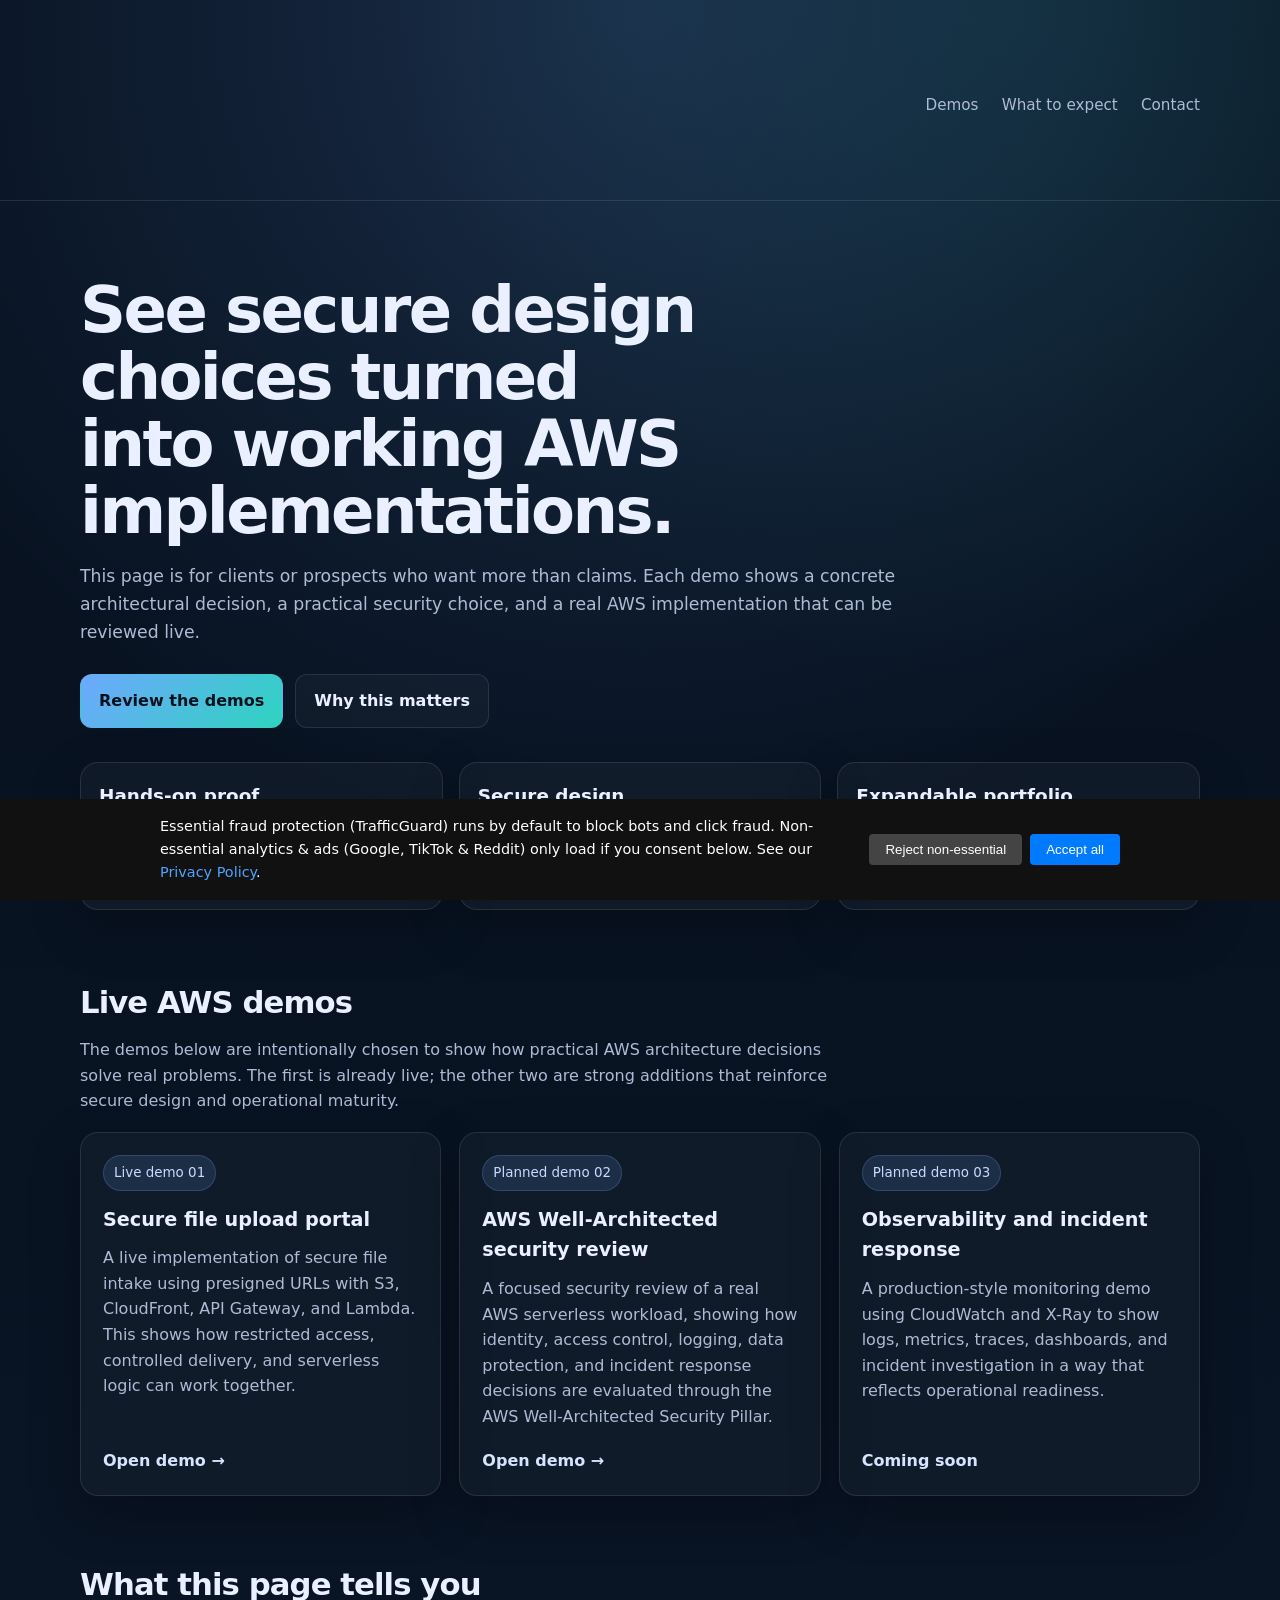
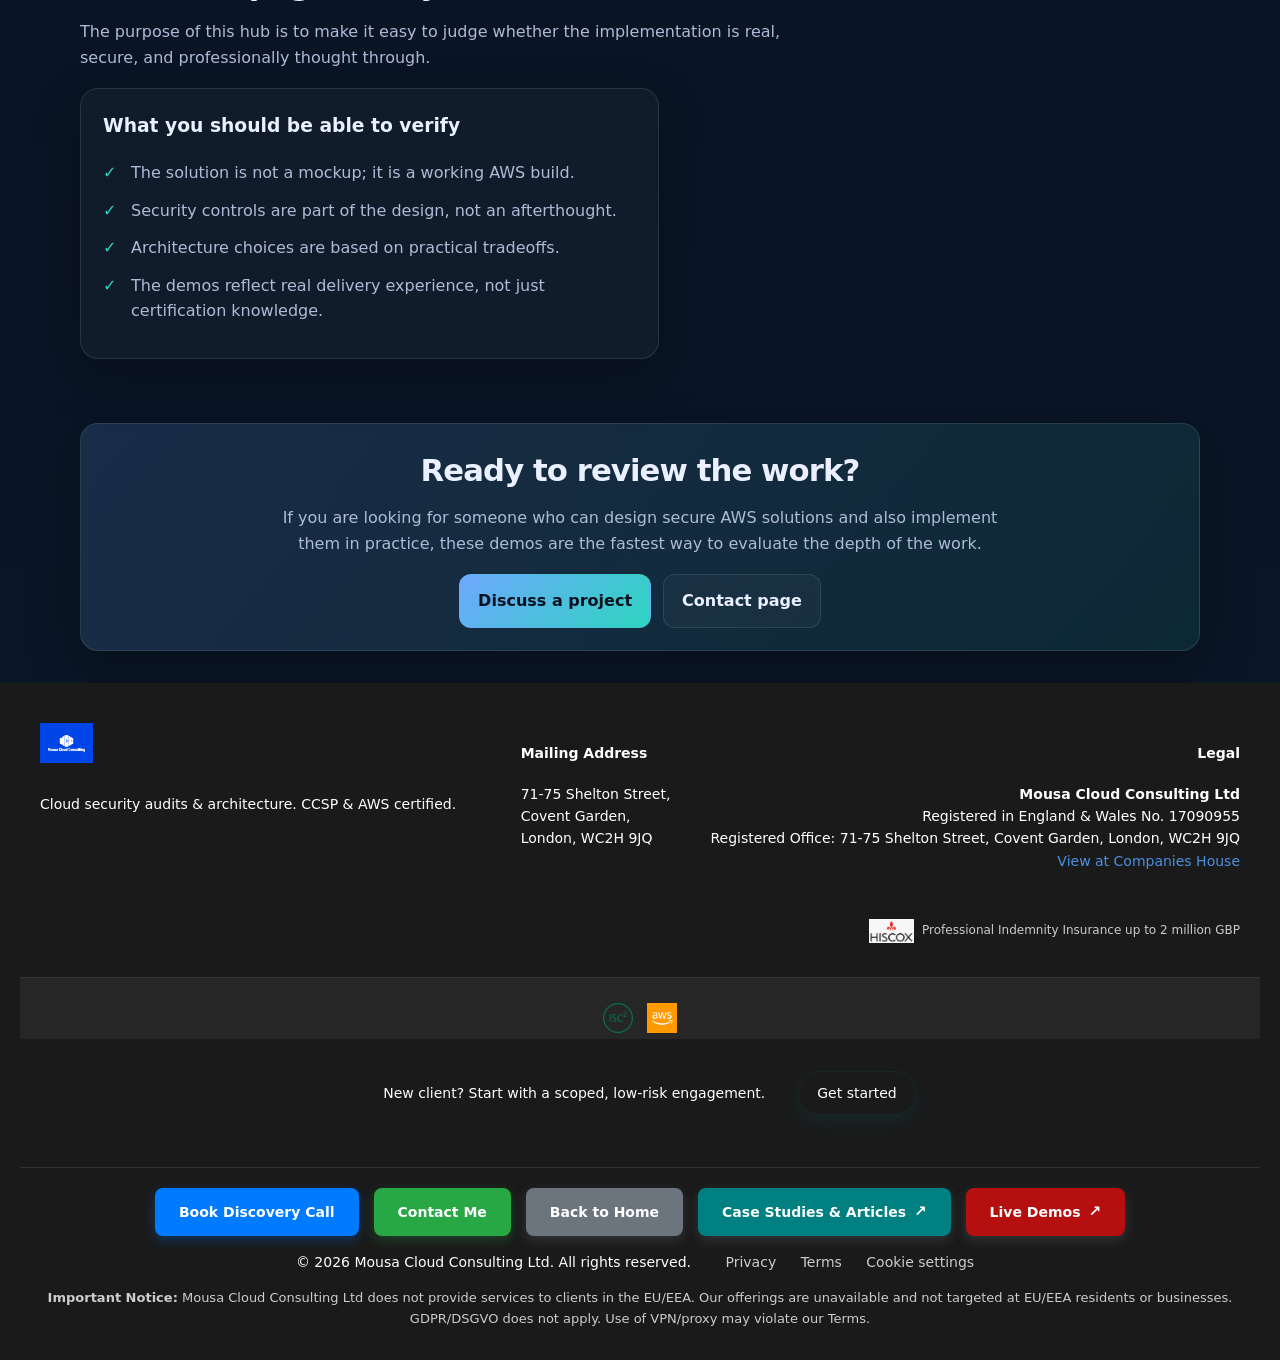
==== index.html @ dce56bb5 "finished 2nd demo" ====
<!doctype html>
<html lang="en">

<head>
  <meta charset="utf-8" />
  <meta name="viewport" content="width=device-width, initial-scale=1" />
  <meta name="description"
    content="A client-facing showcase of live AWS demos focused on secure design, governance, and operational readiness." />
  <link rel="stylesheet" href="https://cdnjs.cloudflare.com/ajax/libs/font-awesome/6.0.0-beta3/css/all.min.css">
  <link rel="icon" type="image/png" sizes="16x16" href="assets/favicon-16x16.png">
  <link rel="icon" type="image/png" sizes="32x32" href="assets/favicon-32x32.png">
  <link rel="apple-touch-icon" sizes="180x180" href="assets/apple-touch-icon.png">
  <link rel="icon" type="image/png" sizes="192x192" href="assets/android-chrome-192x192.png">
  <link rel="icon" type="image/png" sizes="512x512" href="assets/android-chrome-512x512.png">
  <link rel="shortcut icon" href="assets/favicon.ico">
  <title>Live AWS Demos | Secure Design in Practice</title>
  <style>
    :root {
      --bg: #07111f;
      --panel: #0e1a2f;
      --panel-2: #13213a;
      --text: #eaf0ff;
      --muted: #aebbd6;
      --line: rgba(255, 255, 255, 0.10);
      --accent: #6ea8fe;
      --accent-2: #2dd4bf;
      --shadow: 0 18px 50px rgba(0, 0, 0, 0.28);
      --radius: 18px;
      --max: 1120px;
    }

    * {
      box-sizing: border-box;
    }

    html {
      scroll-behavior: smooth;
    }

    body {
      margin: 0;
      font-family: Inter, system-ui, -apple-system, Segoe UI, Roboto, Arial, sans-serif;
      background:
        radial-gradient(circle at top, rgba(110, 168, 254, 0.18), transparent 28%),
        radial-gradient(circle at 80% 0%, rgba(45, 212, 191, 0.10), transparent 22%),
        linear-gradient(180deg, #07111f, #0b1728);
      color: var(--text);
      line-height: 1.6;
    }

    a {
      color: inherit;
      text-decoration: none;
    }

    .wrap {
      width: min(var(--max), calc(100% - 32px));
      margin: 0 auto;
    }

    header {
      padding: 26px 0 16px;
      border-bottom: 1px solid var(--line);
    }

    .topbar {
      display: flex;
      align-items: center;
      justify-content: space-between;
      gap: 16px;
    }

    .brand {
      display: flex;
      align-items: center;
      gap: 12px;
      font-weight: 700;
    }

    .logo {
      width: 42px;
      height: 42px;
      border-radius: 12px;
      background: linear-gradient(135deg, var(--accent), var(--accent-2));
      display: grid;
      place-items: center;
      color: #05111f;
      font-weight: 900;
      box-shadow: var(--shadow);
    }

    nav a {
      color: var(--muted);
      margin-left: 18px;
      font-size: 0.95rem;
    }

    .hero {
      padding: 76px 0 36px;
    }

    .eyebrow {
      display: inline-flex;
      padding: 8px 12px;
      border-radius: 999px;
      border: 1px solid var(--line);
      background: rgba(255, 255, 255, 0.03);
      color: var(--muted);
      font-size: 0.92rem;
      margin-bottom: 18px;
    }

    h1 {
      margin: 0;
      font-size: clamp(2.2rem, 5vw, 4.3rem);
      line-height: 1.05;
      letter-spacing: -0.04em;
      max-width: 14ch;
    }

    .lead {
      max-width: 820px;
      margin: 18px 0 0;
      color: var(--muted);
      font-size: 1.08rem;
    }

    .actions {
      display: flex;
      flex-wrap: wrap;
      gap: 12px;
      margin-top: 28px;
    }

    .btn {
      display: inline-flex;
      align-items: center;
      justify-content: center;
      padding: 13px 18px;
      border-radius: 12px;
      border: 1px solid var(--line);
      font-weight: 600;
      transition: transform .18s ease, background .18s ease;
    }

    .btn:hover {
      transform: translateY(-1px);
    }

    .btn.primary {
      background: linear-gradient(135deg, var(--accent), var(--accent-2));
      color: #06111f;
      border-color: transparent;
    }

    .btn.secondary {
      background: rgba(255, 255, 255, 0.03);
    }

    .stats {
      display: grid;
      grid-template-columns: repeat(3, minmax(0, 1fr));
      gap: 16px;
      margin-top: 34px;
    }

    .stat,
    .card,
    .panel,
    .cta {
      background: rgba(255, 255, 255, 0.03);
      border: 1px solid var(--line);
      border-radius: var(--radius);
      box-shadow: var(--shadow);
    }

    .stat {
      padding: 18px;
    }

    .stat strong {
      display: block;
      font-size: 1.15rem;
      margin-bottom: 4px;
    }

    .stat span {
      color: var(--muted);
      font-size: 0.95rem;
    }

    section {
      padding: 32px 0;
    }

    .section-head {
      margin-bottom: 18px;
    }

    h2 {
      margin: 0;
      font-size: clamp(1.5rem, 2.4vw, 2.2rem);
      letter-spacing: -0.03em;
    }

    .section-note {
      margin: 10px 0 0;
      color: var(--muted);
      max-width: 760px;
    }

    .cards {
      display: grid;
      grid-template-columns: repeat(3, minmax(0, 1fr));
      gap: 18px;
    }

    .card {
      padding: 22px;
      display: flex;
      flex-direction: column;
      min-height: 100%;
    }

    .badge {
      display: inline-flex;
      width: fit-content;
      padding: 6px 10px;
      border-radius: 999px;
      background: rgba(110, 168, 254, 0.14);
      border: 1px solid rgba(110, 168, 254, 0.22);
      color: #c8daff;
      font-size: 0.84rem;
      margin-bottom: 14px;
    }

    .card h3 {
      margin: 0 0 10px;
      font-size: 1.2rem;
    }

    .card p {
      margin: 0;
      color: var(--muted);
    }

    .card ul {
      list-style: none;
      padding: 0;
      margin: 16px 0 0;
    }

    .card li {
      margin-bottom: 8px;
      padding-left: 18px;
      position: relative;
      color: var(--muted);
    }

    .card li::before {
      content: "•";
      position: absolute;
      left: 0;
      color: var(--accent-2);
    }

    .spacer {
      flex: 1;
    }

    .more {
      display: inline-flex;
      margin-top: 18px;
      color: #d6e4ff;
      font-weight: 600;
    }

    .trust {
      display: grid;
      grid-template-columns: 1.05fr 0.95fr;
      gap: 18px;
    }

    .panel,
    .cta {
      padding: 22px;
    }

    .checklist {
      list-style: none;
      padding: 0;
      margin: 0;
    }

    .checklist li {
      margin-bottom: 12px;
      padding-left: 28px;
      position: relative;
      color: var(--muted);
    }

    .checklist li::before {
      content: "✓";
      position: absolute;
      left: 0;
      top: 0;
      color: var(--accent-2);
      font-weight: 700;
    }

    .cta {
      text-align: center;
      background: linear-gradient(135deg, rgba(110, 168, 254, 0.16), rgba(45, 212, 191, 0.10));
    }

    .cta p {
      max-width: 760px;
      margin: 10px auto 0;
      color: var(--muted);
    }

    footer {
      padding: 24px 0 40px;
      color: var(--muted);
      font-size: 0.92rem;
    }

    @media (max-width: 920px) {

      .stats,
      .cards,
      .trust {
        grid-template-columns: 1fr;
      }

      .topbar {
        flex-direction: column;
        align-items: start;
      }

      nav a {
        margin-left: 0;
        margin-right: 14px;
      }

      h1 {
        max-width: 100%;
      }
    }
  </style>
</head>

<body>
  <noscript>
    <div
      style="position: fixed; top: 50%; left: 50%; transform: translate(-50%, -50%); background: rgba(233, 7, 7, 0.7); color: white; padding: 20px; border-radius: 10px;">
      <p><strong>JavaScript is disabled in your browser.</strong></p>
      <p>Please enable JavaScript to view this page correctly.</p>
    </div>
  </noscript>
  <header>
    <div class="wrap topbar">
      <div class="brand">
        <div>
          <a href="https://www.mousa-cloud.com">
            <video autoplay muted>
              <source src="assets/resized-logo.mp4" type='video/mp4'>
              Your browser does not support the video tag.
            </video>
          </a>
        </div>
      </div>
      <nav aria-label="Primary">
        <a href="#demos">Demos</a>
        <a href="#credibility">What to expect</a>
        <a href="#contact">Contact</a>
      </nav>
    </div>
  </header>

  <main>
    <div class="wrap hero">
      <h1>See secure design choices turned into working AWS implementations.</h1>
      <p class="lead">
        This page is for clients or prospects who want more than claims. Each demo shows a concrete architectural
        decision,
        a practical security choice, and a real AWS implementation that can be reviewed live.
      </p>
      <div class="actions">
        <a class="btn primary" href="#demos">Review the demos</a>
        <a class="btn secondary" href="#credibility">Why this matters</a>
      </div>

      <div class="stats">
        <div class="stat">
          <strong>Hands-on proof</strong>
          <span>Each demo is built to show working implementation, not just concepts.</span>
        </div>
        <div class="stat">
          <strong>Secure design</strong>
          <span>The focus is on access control, data protection, governance, and operational visibility.</span>
        </div>
        <div class="stat">
          <strong>Expandable portfolio</strong>
          <span>The page can grow later as more live AWS demos are added.</span>
        </div>
      </div>
    </div>

    <section id="demos">
      <div class="wrap">
        <div class="section-head">
          <h2>Live AWS demos</h2>
          <p class="section-note">
            The demos below are intentionally chosen to show how practical AWS architecture decisions solve real
            problems.
            The first is already live; the other two are strong additions that reinforce secure design and operational
            maturity.
          </p>
        </div>

        <div class="cards">
          <article class="card">
            <span class="badge">Live demo 01</span>
            <h3>Secure file upload portal</h3>
            <p>
              A live implementation of secure file intake using presigned URLs with S3, CloudFront, API Gateway,
              and Lambda. This shows how restricted access, controlled delivery, and serverless logic can work together.
            </p>
            <div class="spacer"></div>
            <a class="more" href="secure-file-upload/" target="_blank">Open demo →</a>
          </article>

          <article class="card">
            <span class="badge">Planned demo 02</span>
            <h3>AWS Well-Architected security review</h3>
            <p>
              A focused security review of a real AWS serverless workload, showing how identity, access control,
              logging,
              data protection, and incident response decisions are evaluated through the AWS Well-Architected Security
              Pillar.
            </p>
            <div class="spacer"></div>
            <a class="more" href="password-recovery/">Open demo →</a>
          </article>

          <article class="card">
            <span class="badge">Planned demo 03</span>
            <h3>Observability and incident response</h3>
            <p>
              A production-style monitoring demo using CloudWatch and X-Ray to show logs, metrics, traces, dashboards,
              and incident investigation in a way that reflects operational readiness.
            </p>
            <div class="spacer"></div>
            <a class="more">Coming soon</a>
          </article>
        </div>
      </div>
    </section>

    <section id="credibility">
      <div class="wrap">
        <div class="section-head">
          <h2>What this page tells you</h2>
          <p class="section-note">
            The purpose of this hub is to make it easy to judge whether the implementation is real, secure, and
            professionally thought through.
          </p>
        </div>

        <div class="trust">
          <div class="panel">
            <h3 style="margin-top:0;">What you should be able to verify</h3>
            <ul class="checklist">
              <li>The solution is not a mockup; it is a working AWS build.</li>
              <li>Security controls are part of the design, not an afterthought.</li>
              <li>Architecture choices are based on practical tradeoffs.</li>
              <li>The demos reflect real delivery experience, not just certification knowledge.</li>
            </ul>
          </div>
        </div>
      </div>
    </section>

    <section id="contact">
      <div class="wrap">
        <div class="cta">
          <h2 style="margin-top:0;">Ready to review the work?</h2>
          <p>
            If you are looking for someone who can design secure AWS solutions and also implement them in practice,
            these demos are the fastest way to evaluate the depth of the work.
          </p>
          <div class="actions" style="justify-content:center; margin-top:18px;">
            <a class="btn primary" href="https://calendly.com/contact-mousa-cloud-consulting/30min"
              target="_blank">Discuss a
              project</a>
            <a class="btn secondary" href="https://tally.so/r/7R2PPZ" target="_blank">Contact page</a>
          </div>
        </div>
      </div>
    </section>
  </main>

  <div id="cookie-banner" style="position:fixed;bottom:0;left:0;right:0;background:#111;color:#fff;
            padding:1rem;z-index:9999;display:none;font-size:0.9rem;">
    <div style="max-width:960px;margin:0 auto;display:flex;flex-wrap:wrap;
              gap:0.75rem;align-items:center;">
      <p style="flex:1;margin:0;">
        Essential fraud protection (TrafficGuard) runs by default to block bots and click fraud.
        Non-essential analytics & ads (Google, TikTok & Reddit) only load if you consent below. See our
        <a href="privacy-policy.html" style="color:#4ea3ff;">Privacy Policy</a>.
      </p>
      <div style="display:flex;gap:0.5rem;flex-wrap:wrap;">
        <button id="cookie-reject" style="background:#444;color:#fff;border:none;padding:0.5rem 1rem;
                     border-radius:4px;cursor:pointer;">
          Reject non‑essential
        </button>
        <button id="cookie-accept" style="background:#007bff;color:#fff;border:none;padding:0.5rem 1rem;
                     border-radius:4px;cursor:pointer;">
          Accept all
        </button>
      </div>
    </div>
  </div>

  <script src="js/common.js"></script>

  <script src="js/cookie-consent.js"></script>

  <script>
    fetch('footer.html')
      .then(response => response.text())
      .then(data => {
        document.getElementById('footer-placeholder').outerHTML = data;
      });
  </script>


  <div id="footer-placeholder"></div>
</body>

</html>
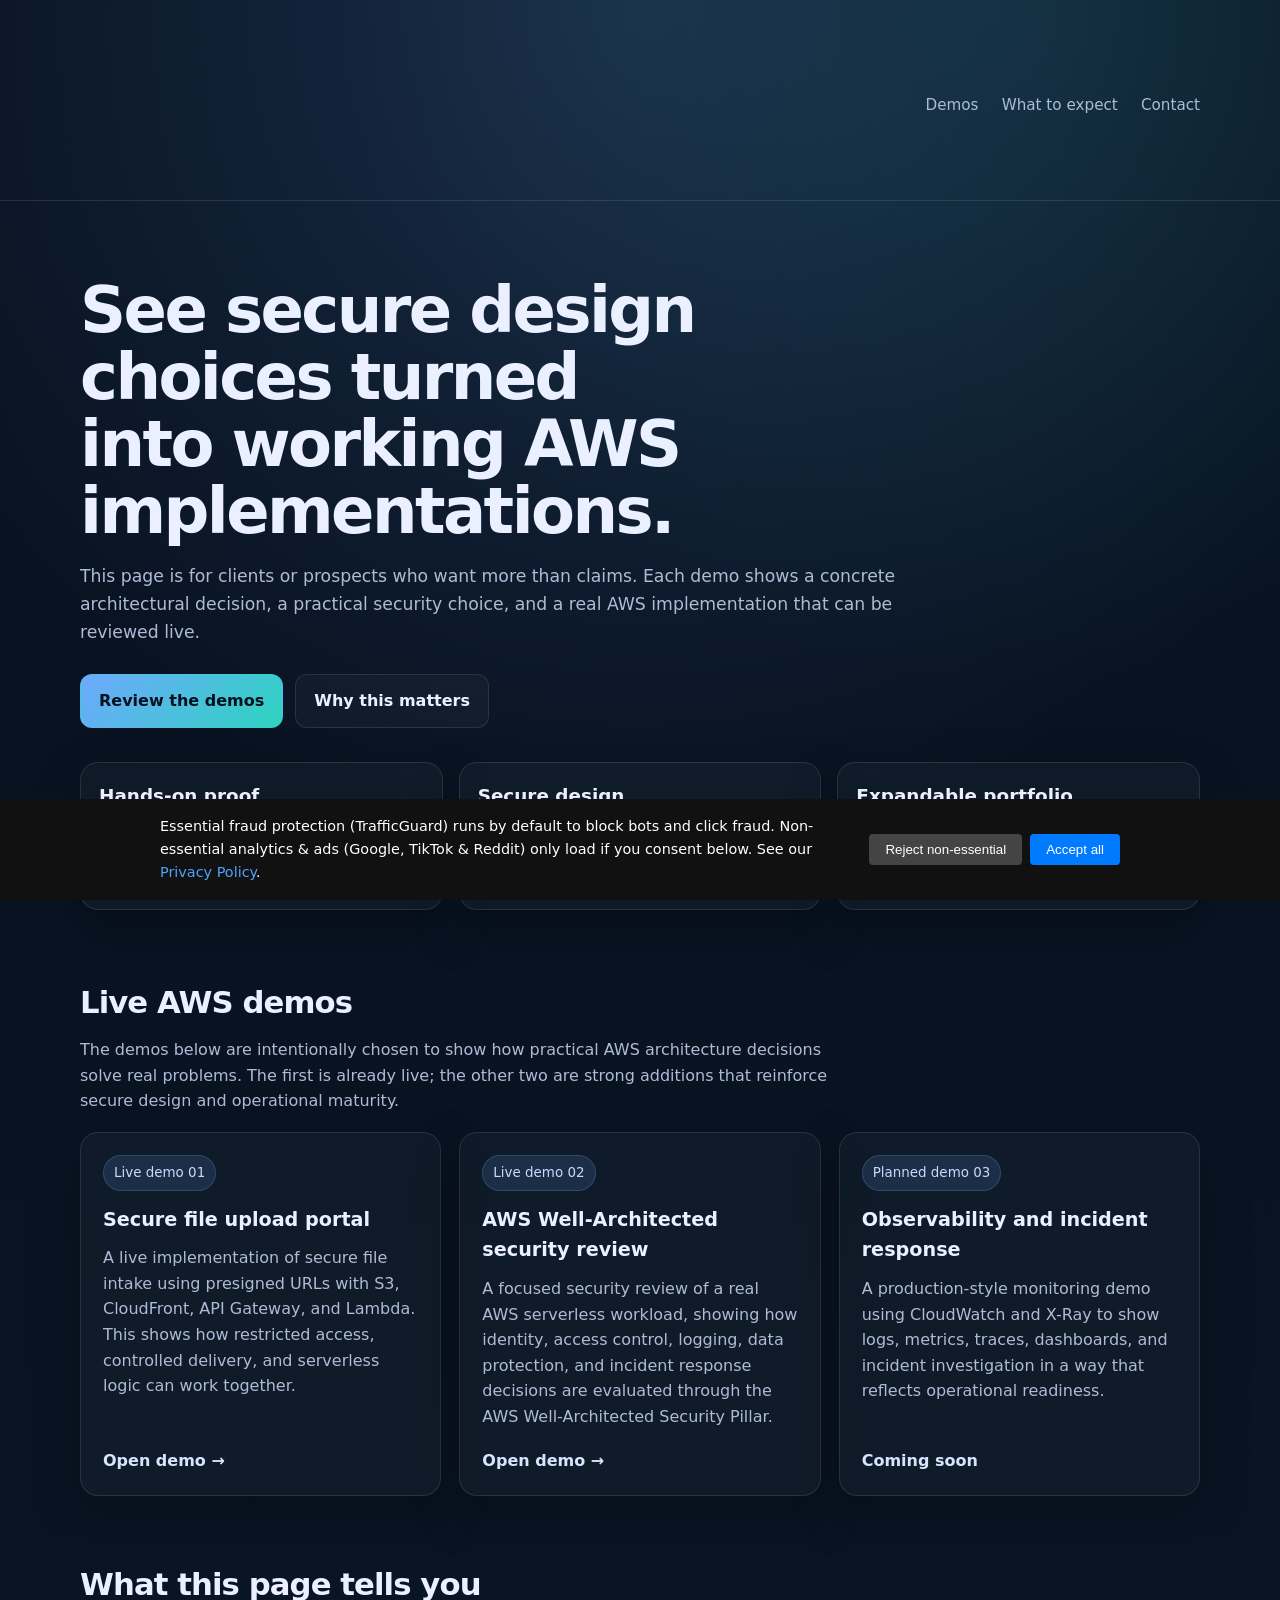
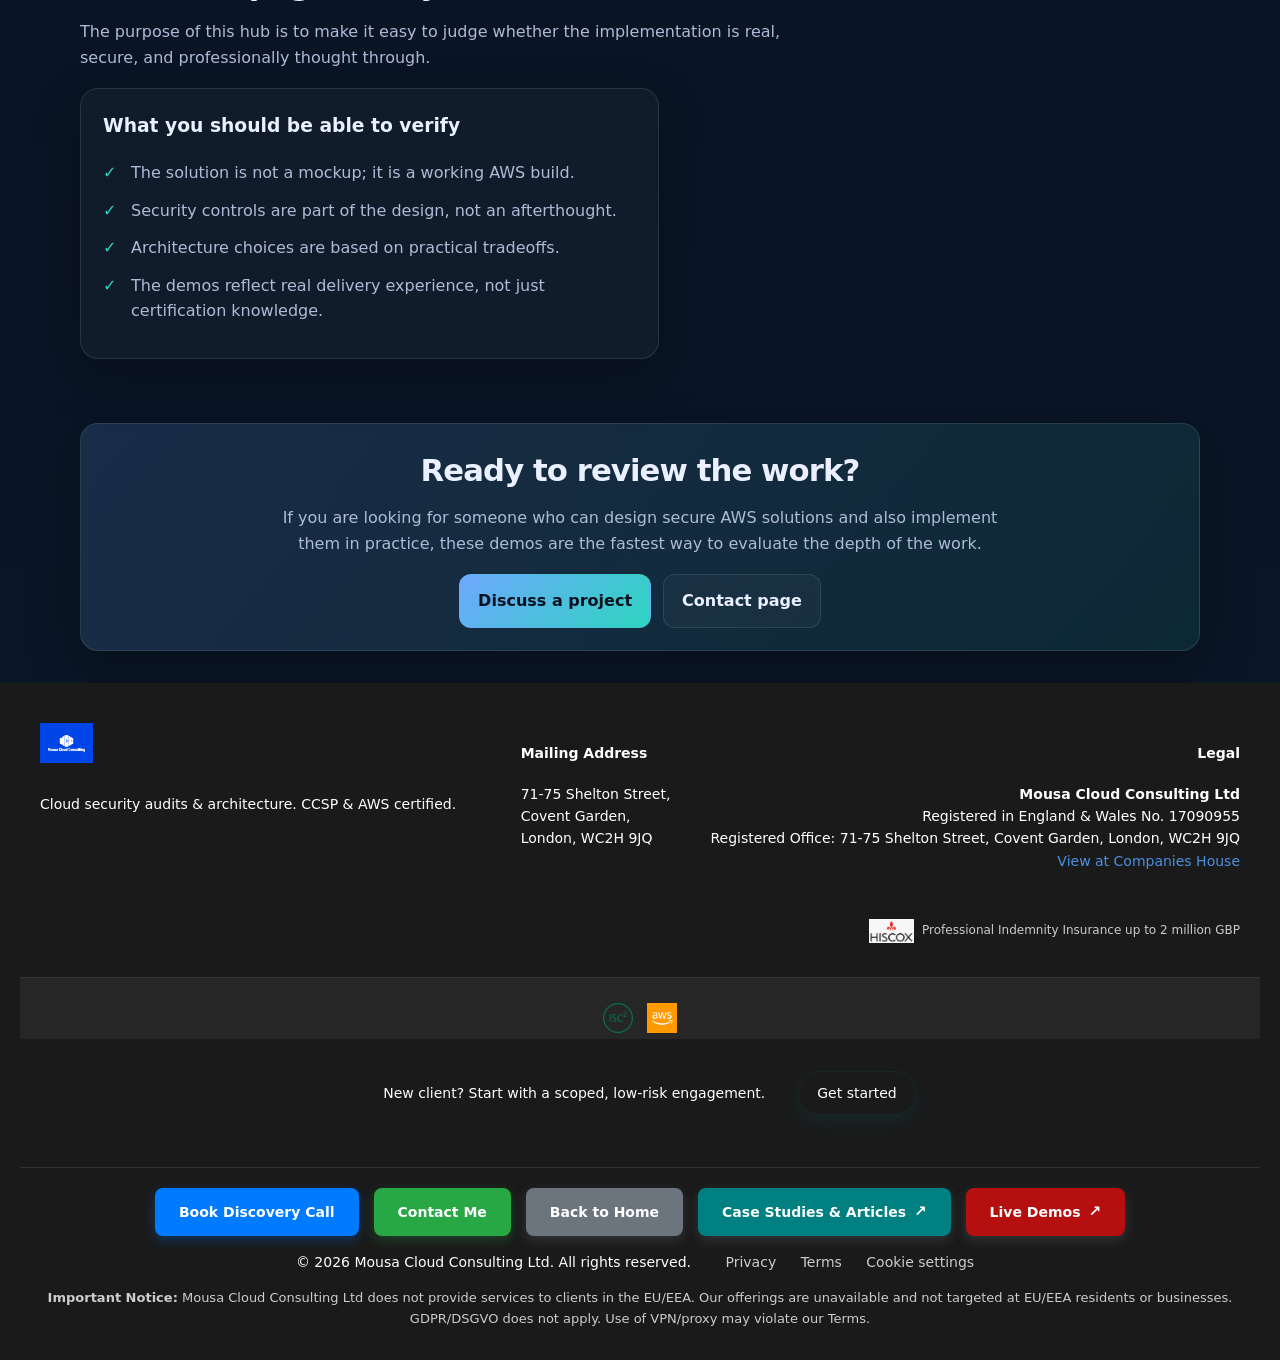
==== commit 4652917d: "forgot to change from planned to live" ====
--- a/index.html
+++ b/index.html
@@ -432,7 +432,7 @@
           </article>
 
           <article class="card">
-            <span class="badge">Planned demo 02</span>
+            <span class="badge">Live demo 02</span>
             <h3>AWS Well-Architected security review</h3>
             <p>
               A focused security review of a real AWS serverless workload, showing how identity, access control,
@@ -441,7 +441,7 @@
               Pillar.
             </p>
             <div class="spacer"></div>
-            <a class="more" href="password-recovery/">Open demo →</a>
+            <a class="more" href="password-recovery/" target="_blank">Open demo →</a>
           </article>
 
           <article class="card">
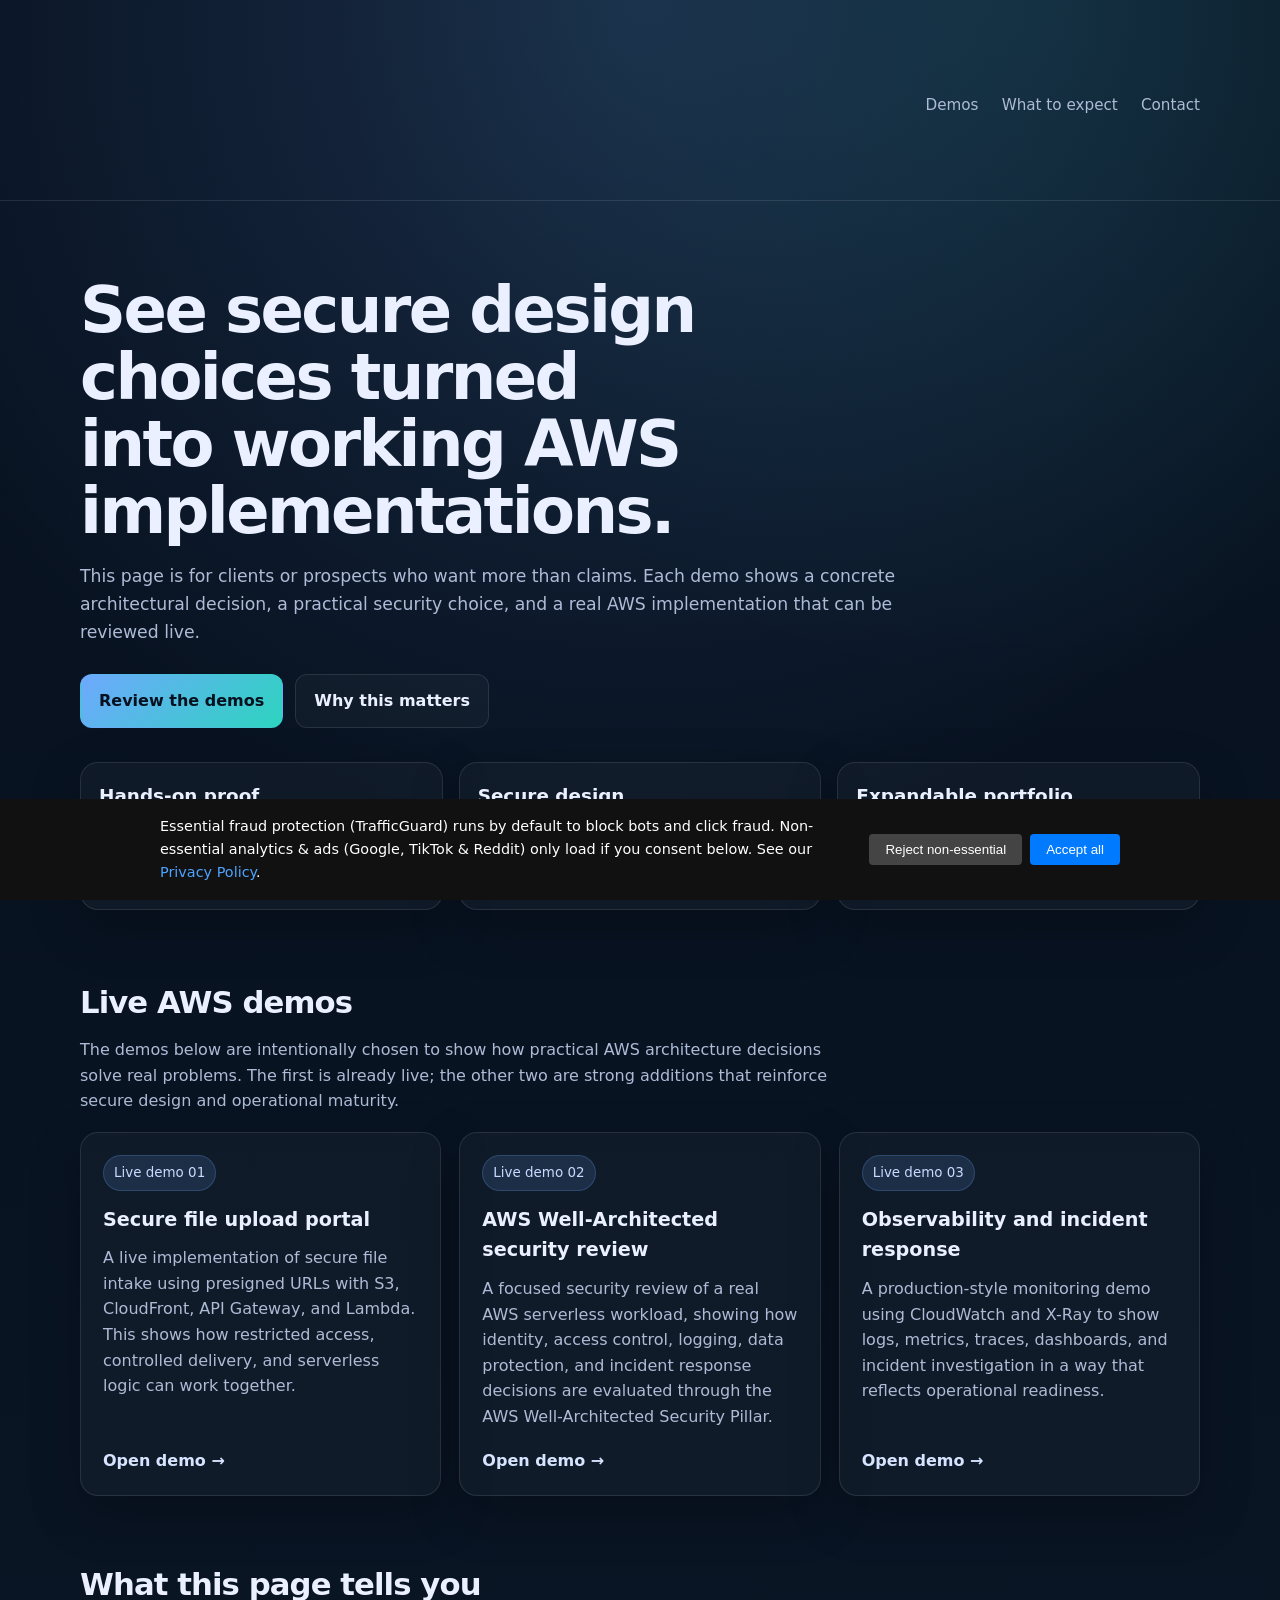
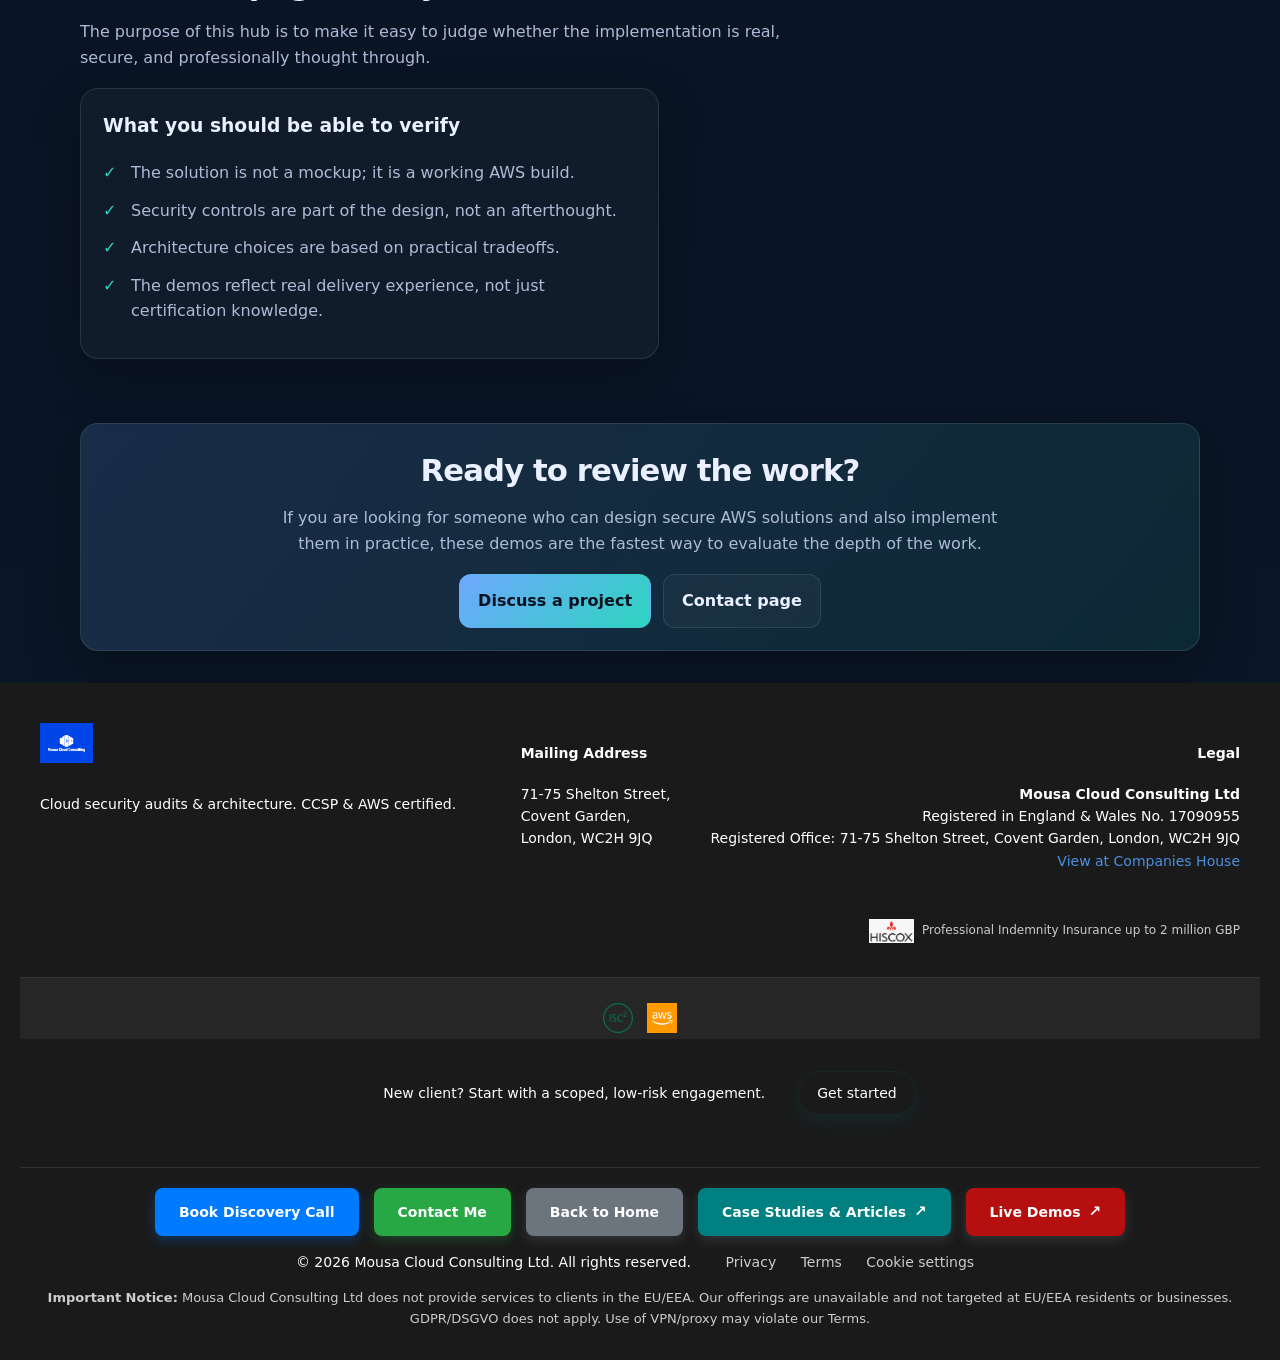
==== commit b689a68d: "added urls to new demo" ====
--- a/index.html
+++ b/index.html
@@ -445,14 +445,14 @@
           </article>
 
           <article class="card">
-            <span class="badge">Planned demo 03</span>
+            <span class="badge">Live demo 03</span>
             <h3>Observability and incident response</h3>
             <p>
               A production-style monitoring demo using CloudWatch and X-Ray to show logs, metrics, traces, dashboards,
               and incident investigation in a way that reflects operational readiness.
             </p>
             <div class="spacer"></div>
-            <a class="more">Coming soon</a>
+            <a class="more" href="debug-demo/" target="_blank">Open demo →</a>
           </article>
         </div>
       </div>
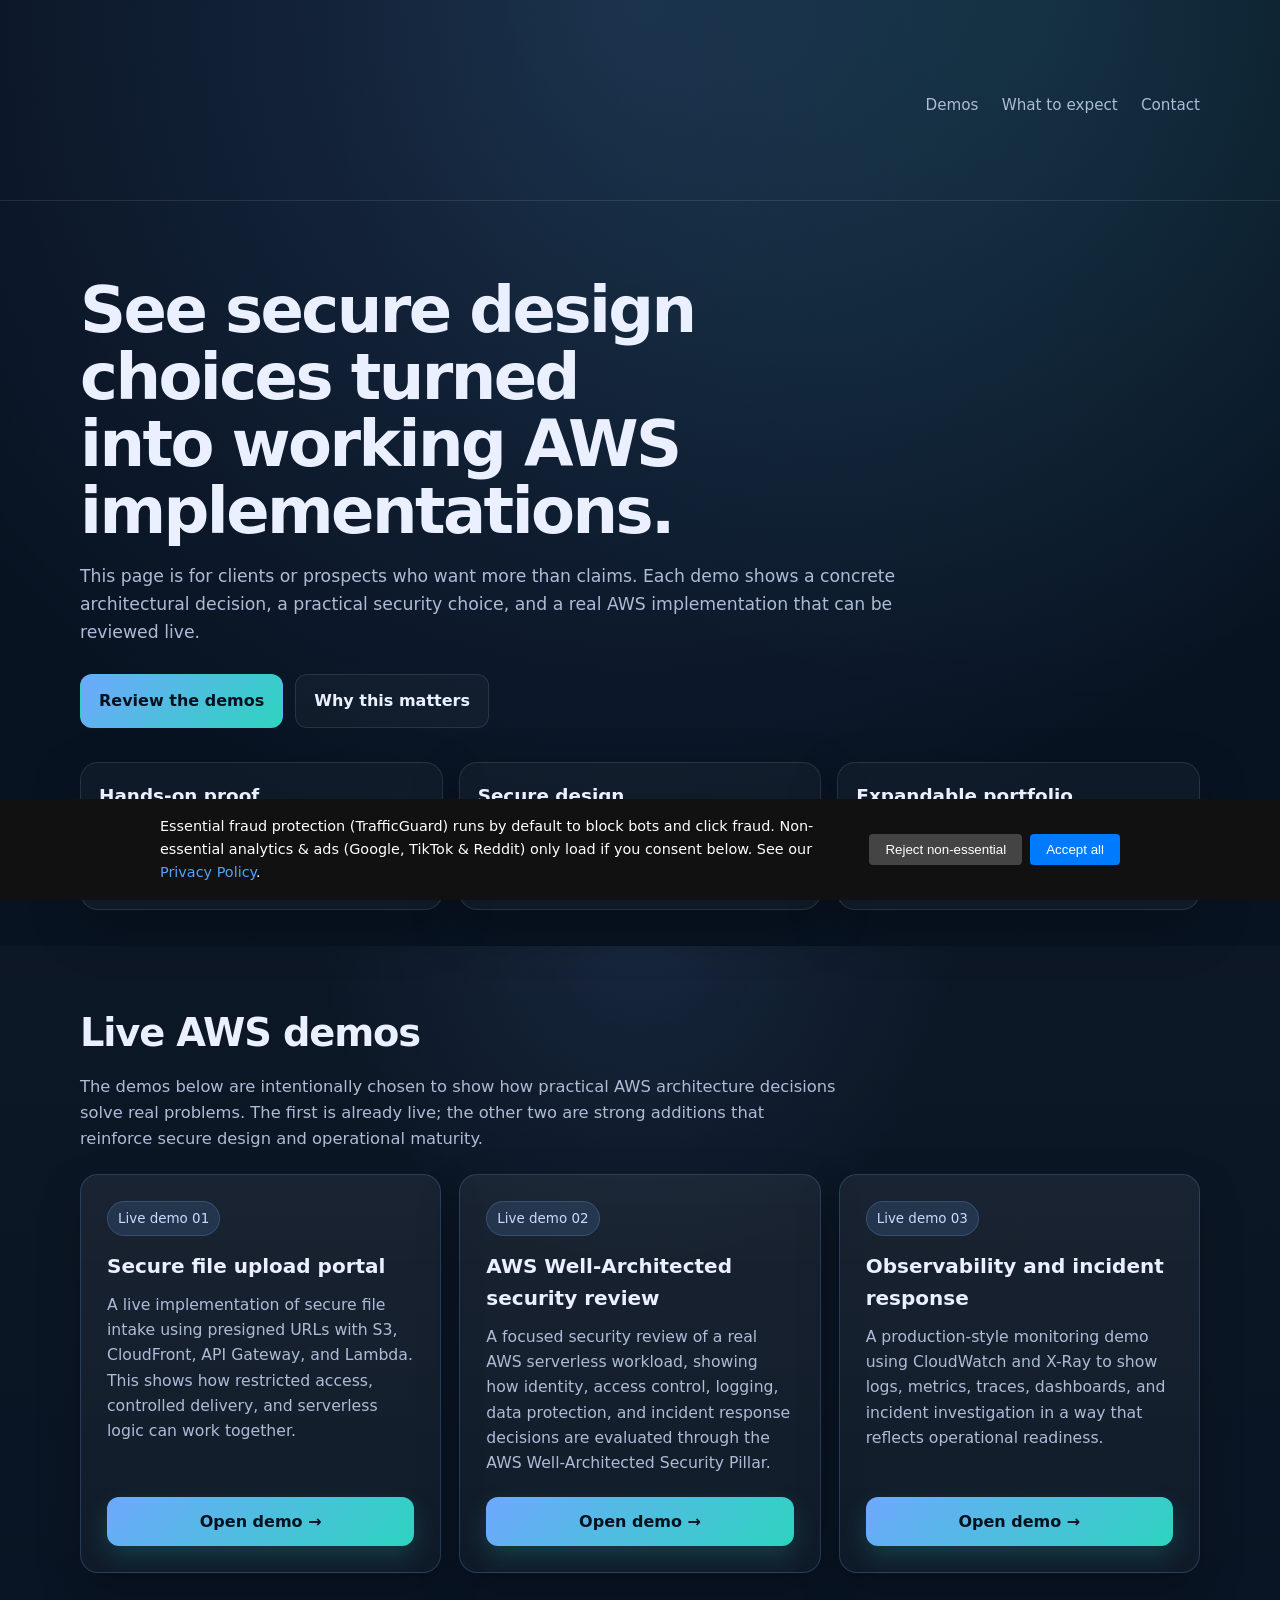
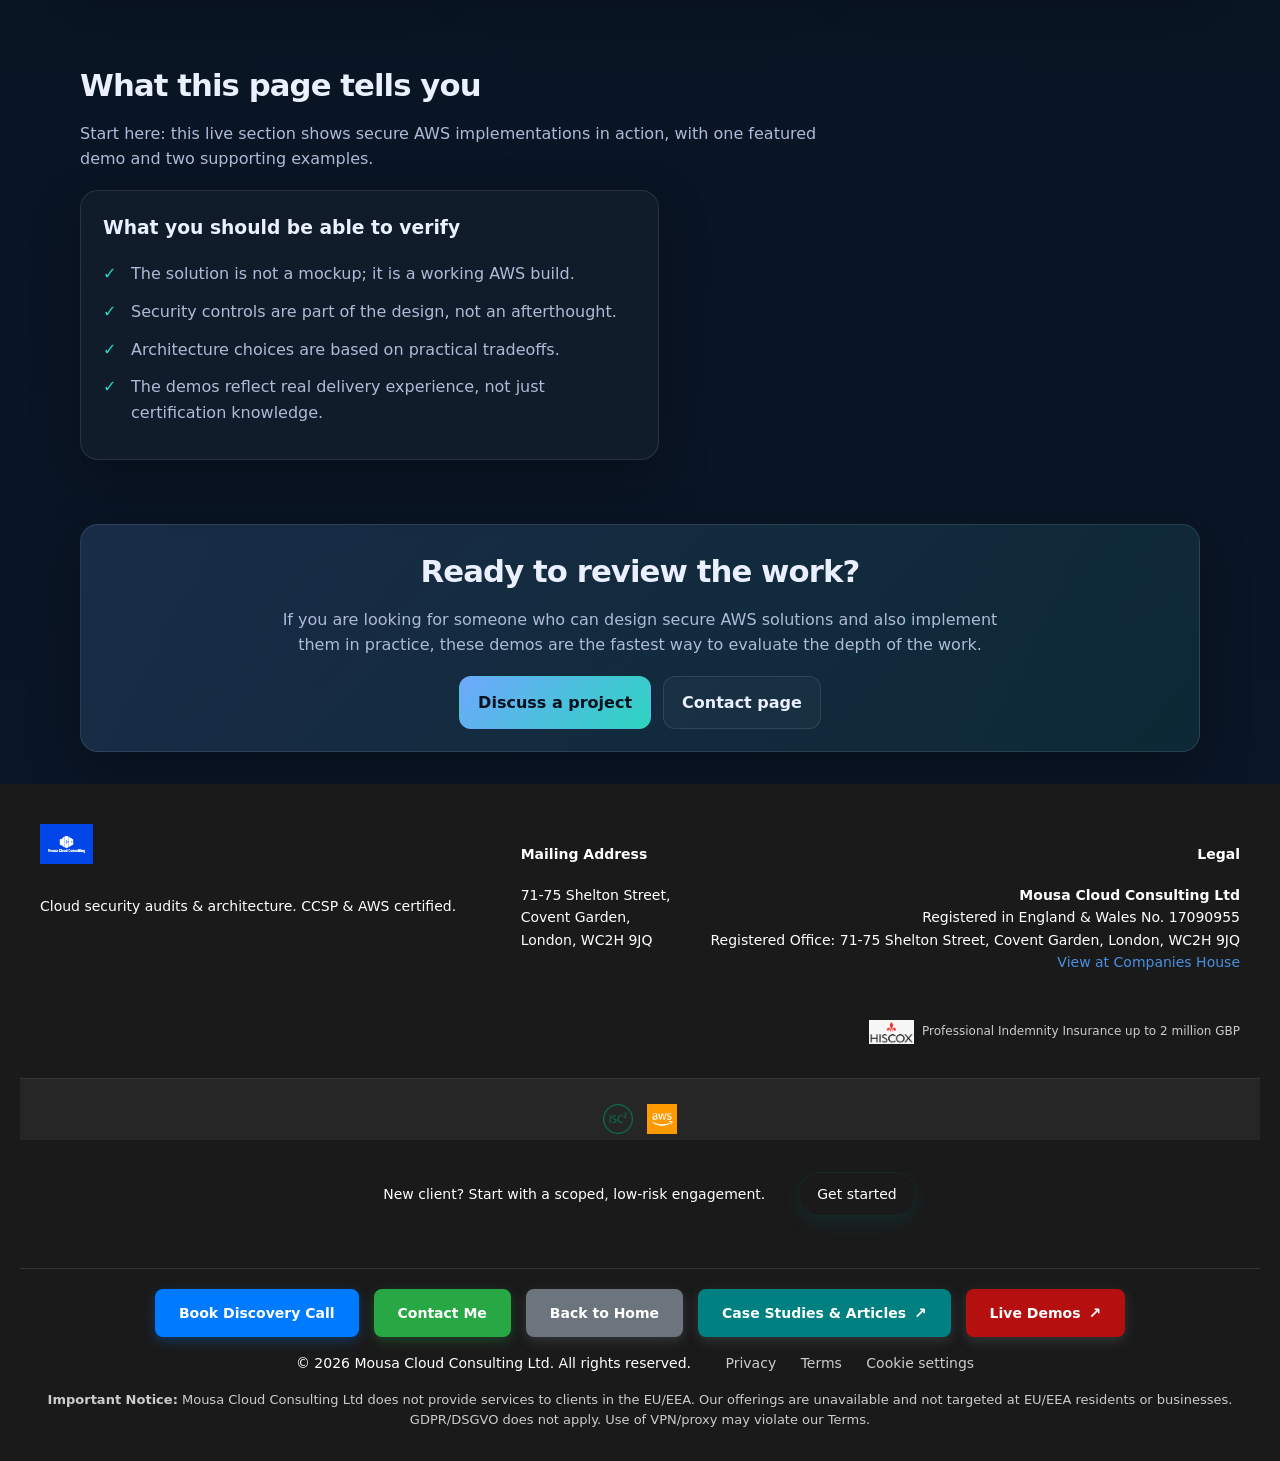
==== commit 18d8b320: "polishing UI" ====
--- a/index.html
+++ b/index.html
@@ -347,6 +347,78 @@
         max-width: 100%;
       }
     }
+
+    #demos {
+      padding: 56px 0;
+      background:
+        radial-gradient(circle at top, rgba(110, 168, 254, 0.10), transparent 34%),
+        linear-gradient(180deg, rgba(255, 255, 255, 0.02), rgba(255, 255, 255, 0));
+    }
+
+    #demos .section-head {
+      margin-bottom: 22px;
+    }
+
+    #demos .section-head h2 {
+      font-size: clamp(1.8rem, 3vw, 2.6rem);
+    }
+
+    #demos .section-note {
+      font-size: 1.02rem;
+    }
+
+    .demo-grid {
+      display: grid;
+      grid-template-columns: repeat(3, minmax(0, 1fr));
+      gap: 18px;
+    }
+
+    .demo-grid .card {
+      min-height: 100%;
+      padding: 26px;
+      background: linear-gradient(180deg, rgba(255, 255, 255, 0.06), rgba(255, 255, 255, 0.03));
+      border: 1px solid rgba(110, 168, 254, 0.22);
+      box-shadow: 0 18px 44px rgba(0, 0, 0, 0.24);
+      transition: transform 0.18s ease, box-shadow 0.18s ease, border-color 0.18s ease;
+    }
+
+    .demo-grid .card:hover {
+      transform: translateY(-3px);
+      border-color: rgba(110, 168, 254, 0.36);
+      box-shadow: 0 24px 56px rgba(0, 0, 0, 0.30);
+    }
+
+    .demo-grid .card h3 {
+      font-size: 1.25rem;
+    }
+
+    .demo-grid .card p {
+      font-size: 0.98rem;
+    }
+
+    .demo-action {
+      display: inline-flex;
+      align-items: center;
+      justify-content: center;
+      margin-top: 22px;
+      padding: 12px 16px;
+      border-radius: 12px;
+      background: linear-gradient(135deg, var(--accent), var(--accent-2));
+      color: #06111f;
+      font-weight: 700;
+      box-shadow: 0 10px 24px rgba(45, 212, 191, 0.18);
+      transition: transform 0.18s ease, box-shadow 0.18s ease;
+    }
+
+    .demo-action:hover {
+      transform: translateY(-1px);
+    }
+
+    @media (max-width: 920px) {
+      .demo-grid {
+        grid-template-columns: 1fr;
+      }
+    }
   </style>
 </head>
 
@@ -419,8 +491,8 @@
           </p>
         </div>
 
-        <div class="cards">
-          <article class="card">
+        <div class="demo-grid">
+          <article class="card featured-demo">
             <span class="badge">Live demo 01</span>
             <h3>Secure file upload portal</h3>
             <p>
@@ -428,10 +500,10 @@
               and Lambda. This shows how restricted access, controlled delivery, and serverless logic can work together.
             </p>
             <div class="spacer"></div>
-            <a class="more" href="secure-file-upload/" target="_blank">Open demo →</a>
+            <a class="demo-action" href="secure-file-upload/" target="_blank">Open demo →</a>
           </article>
 
-          <article class="card">
+          <article class="card featured-demo">
             <span class="badge">Live demo 02</span>
             <h3>AWS Well-Architected security review</h3>
             <p>
@@ -441,10 +513,10 @@
               Pillar.
             </p>
             <div class="spacer"></div>
-            <a class="more" href="password-recovery/" target="_blank">Open demo →</a>
+            <a class="demo-action" href="password-recovery/" target="_blank">Open demo →</a>
           </article>
 
-          <article class="card">
+          <article class="card featured-demo">
             <span class="badge">Live demo 03</span>
             <h3>Observability and incident response</h3>
             <p>
@@ -452,7 +524,7 @@
               and incident investigation in a way that reflects operational readiness.
             </p>
             <div class="spacer"></div>
-            <a class="more" href="debug-demo/" target="_blank">Open demo →</a>
+            <a class="demo-action" href="debug-demo/" target="_blank">Open demo →</a>
           </article>
         </div>
       </div>
@@ -463,8 +535,8 @@
         <div class="section-head">
           <h2>What this page tells you</h2>
           <p class="section-note">
-            The purpose of this hub is to make it easy to judge whether the implementation is real, secure, and
-            professionally thought through.
+            Start here: this live section shows secure AWS implementations in action, with one featured demo and two
+            supporting examples.
           </p>
         </div>
 
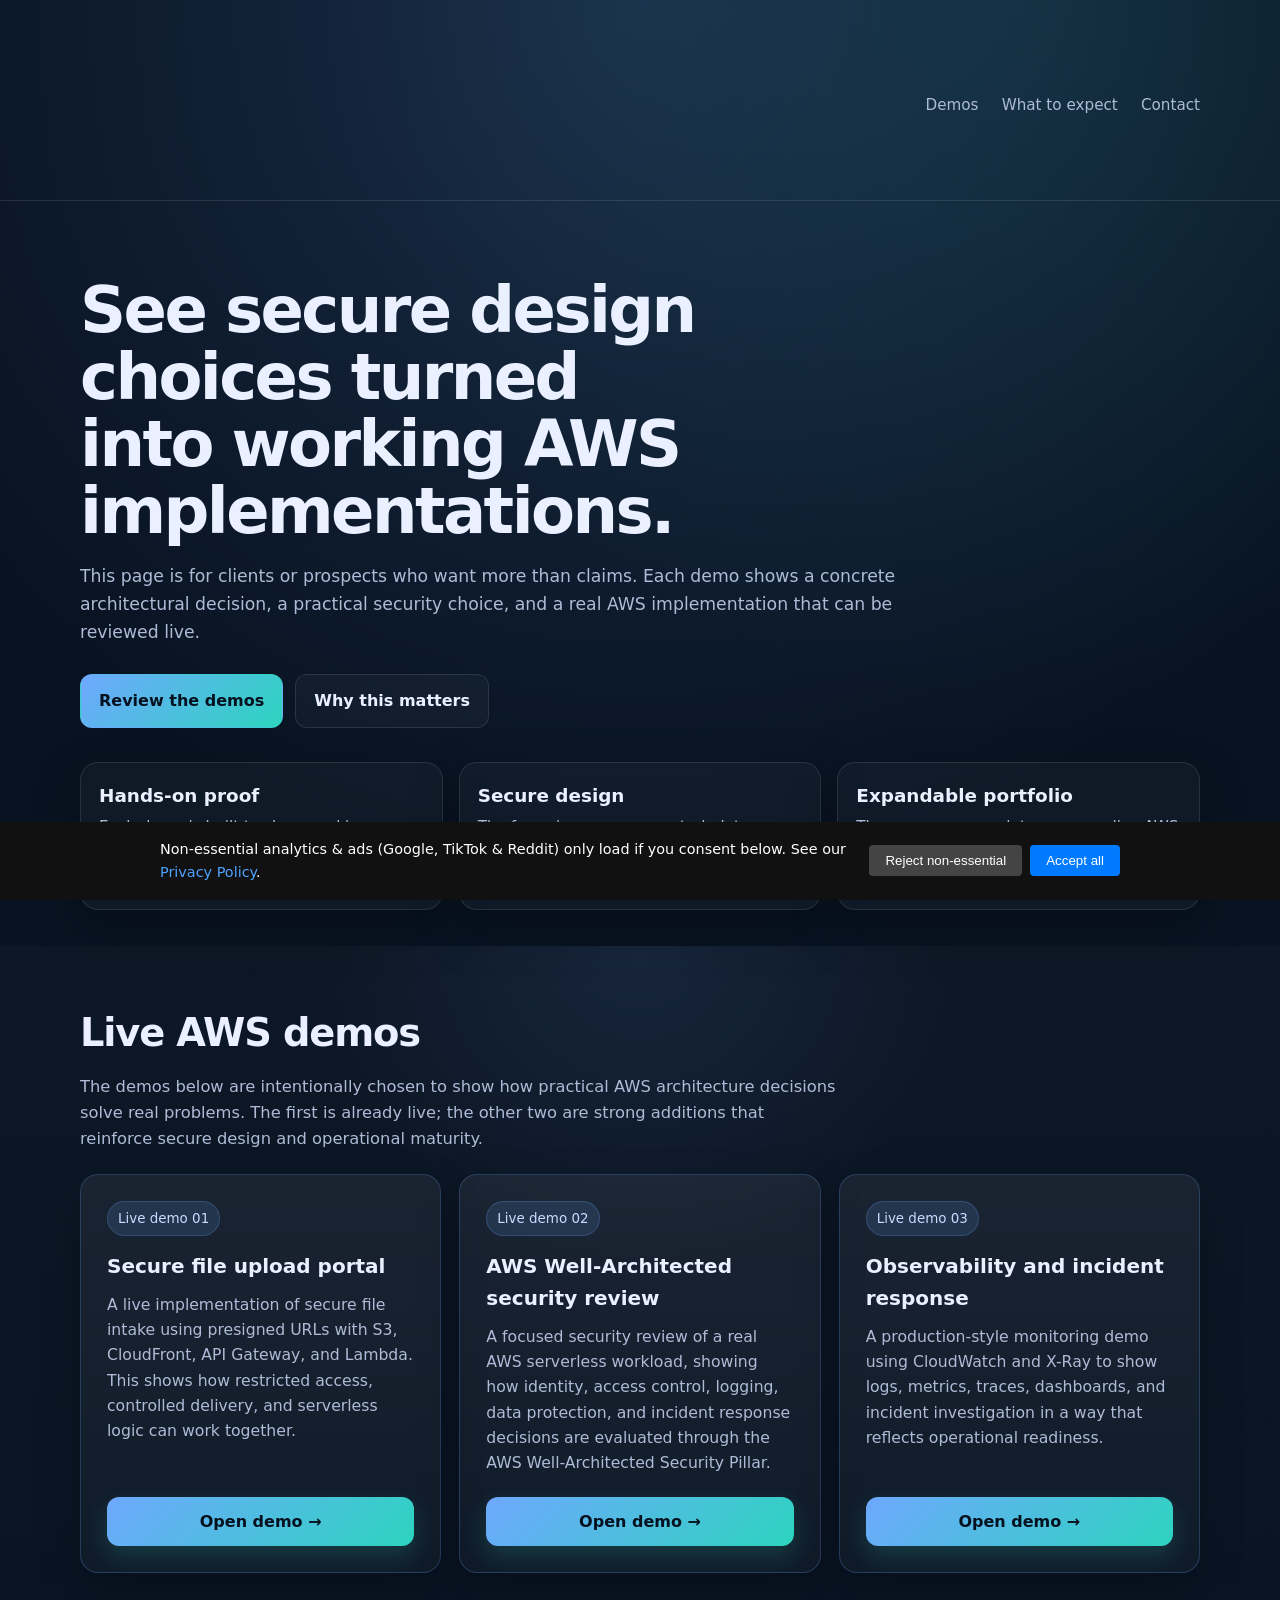
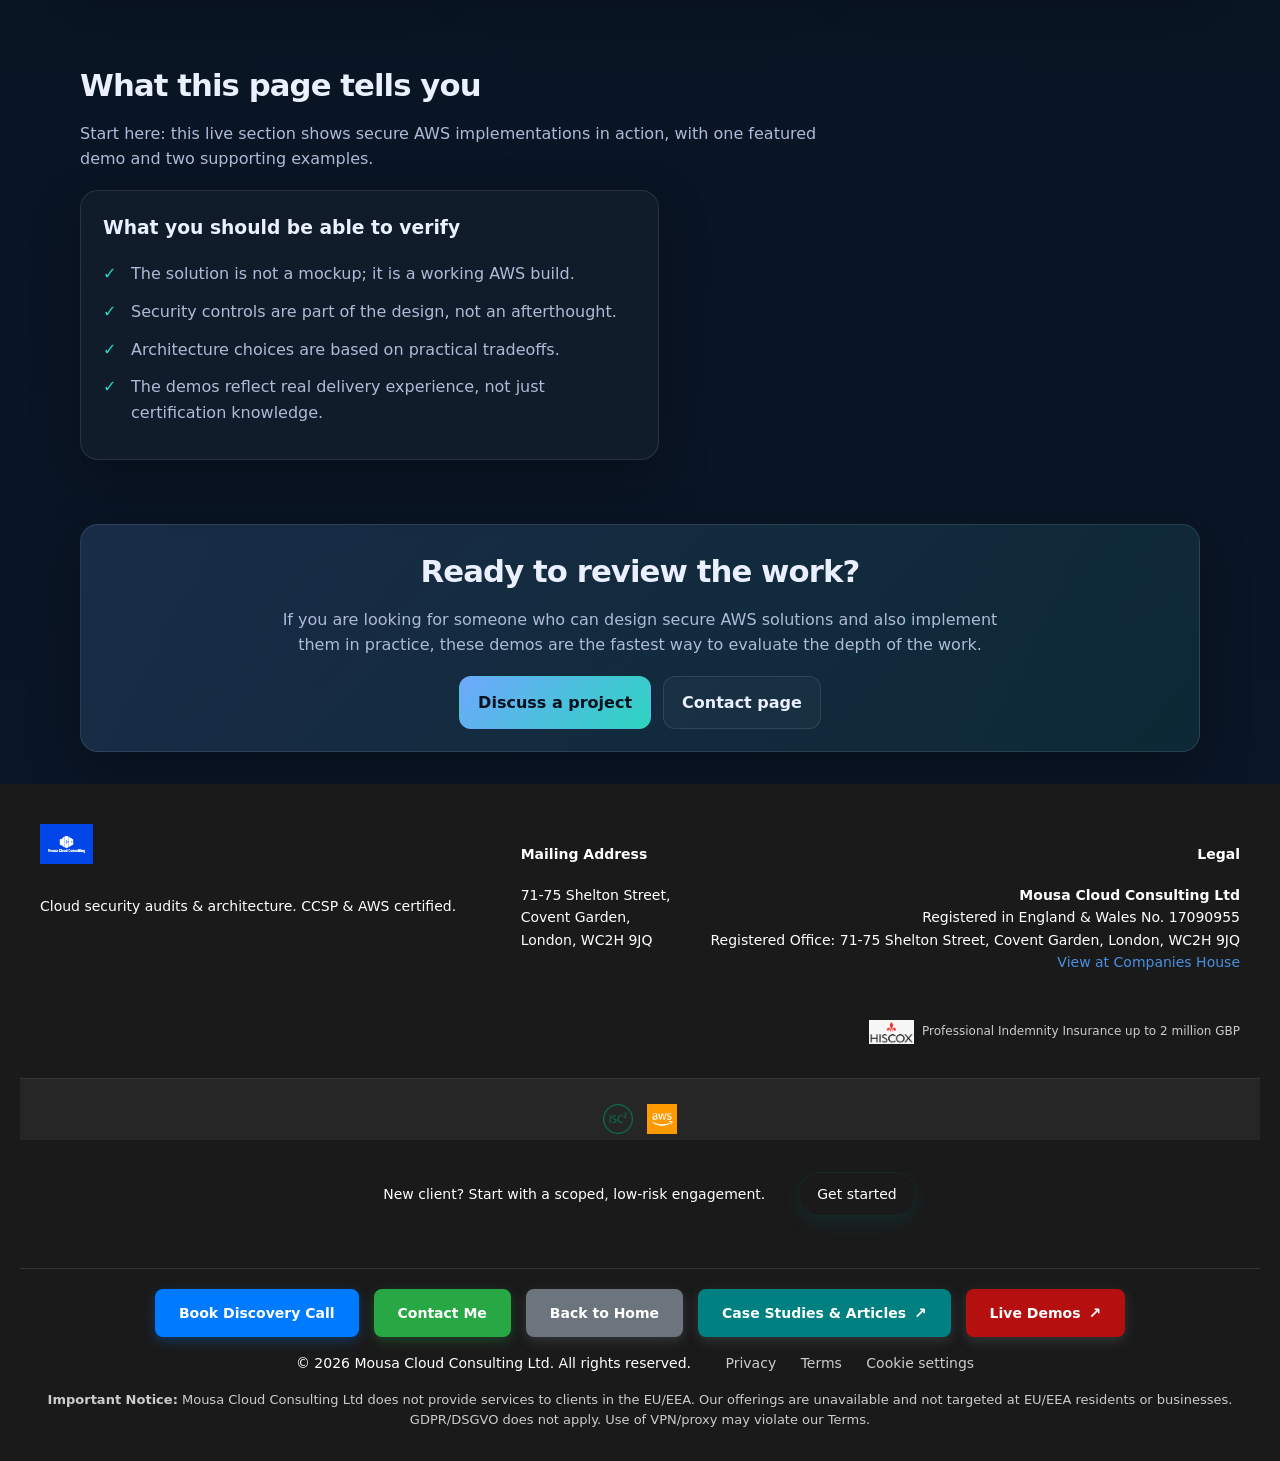
==== commit 96310604: "removed trafficguard" ====
--- a/index.html
+++ b/index.html
@@ -578,7 +578,6 @@
     <div style="max-width:960px;margin:0 auto;display:flex;flex-wrap:wrap;
               gap:0.75rem;align-items:center;">
       <p style="flex:1;margin:0;">
-        Essential fraud protection (TrafficGuard) runs by default to block bots and click fraud.
         Non-essential analytics & ads (Google, TikTok & Reddit) only load if you consent below. See our
         <a href="privacy-policy.html" style="color:#4ea3ff;">Privacy Policy</a>.
       </p>
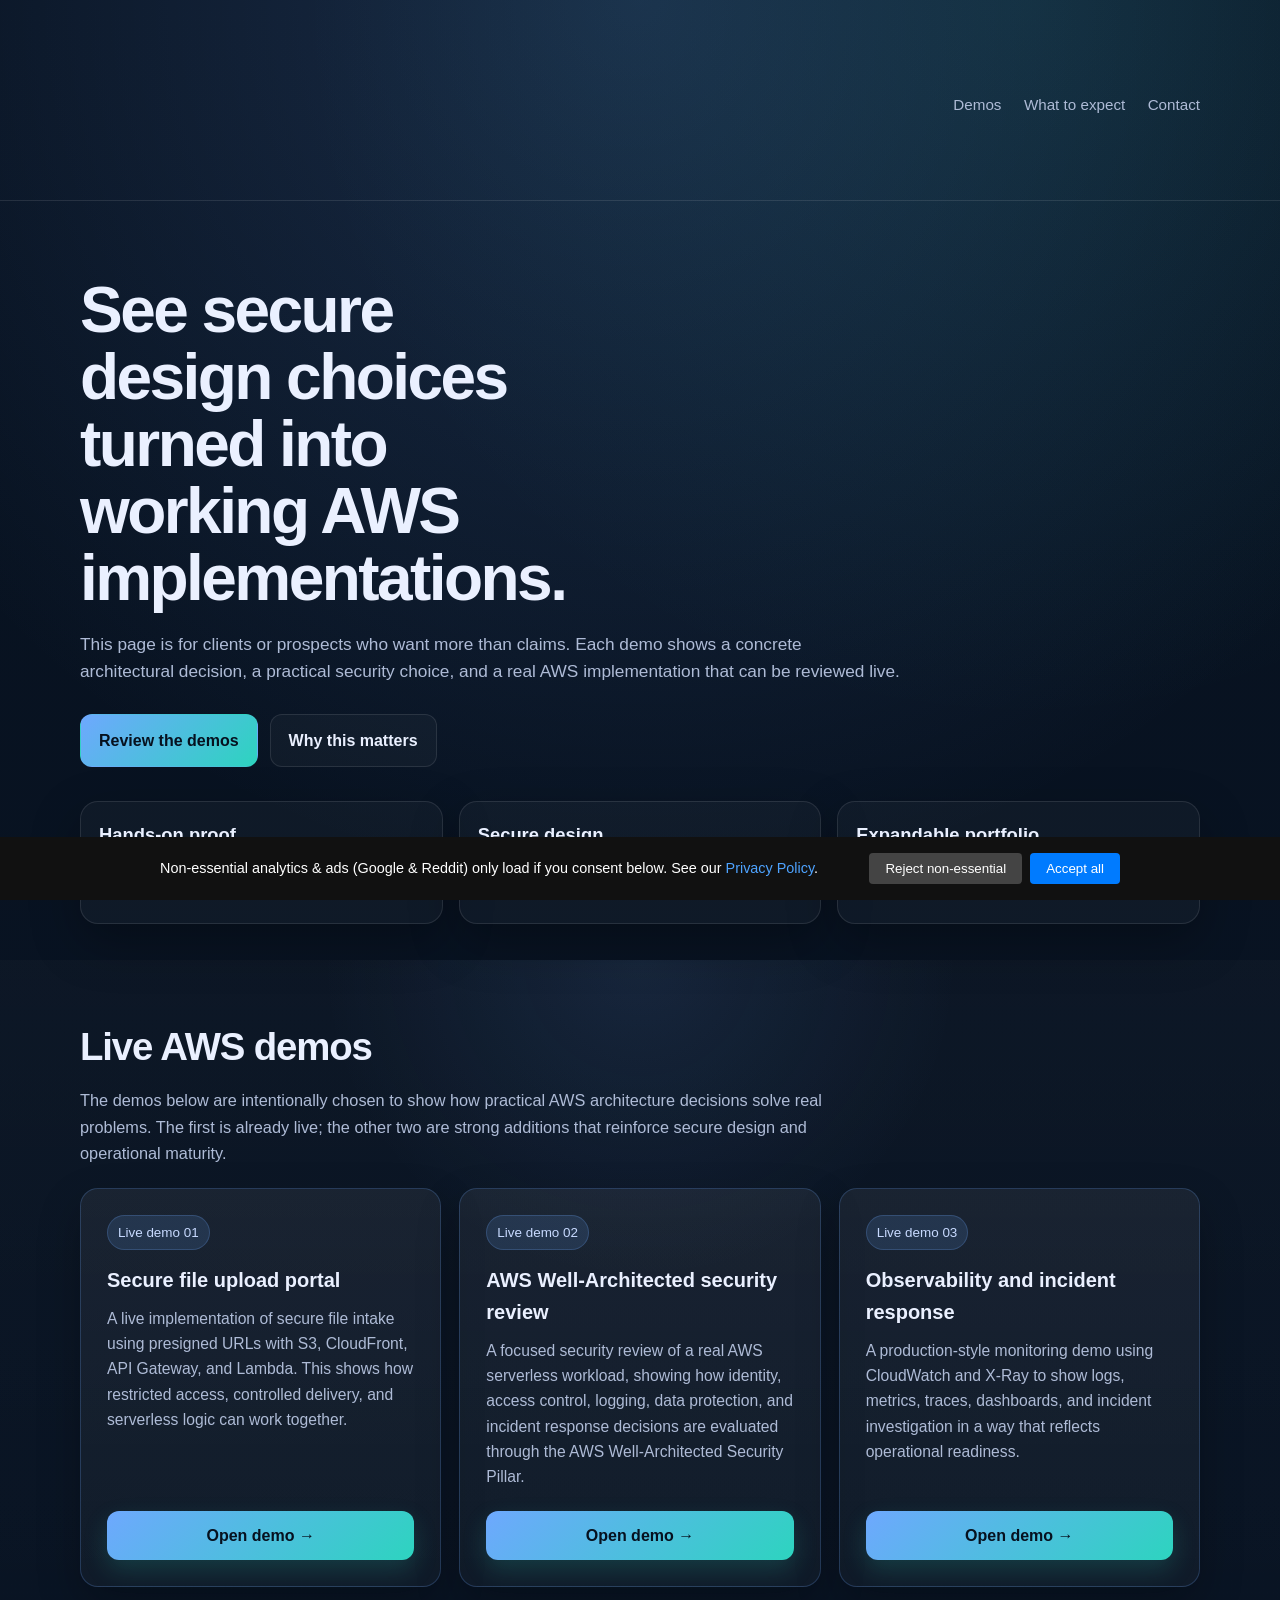
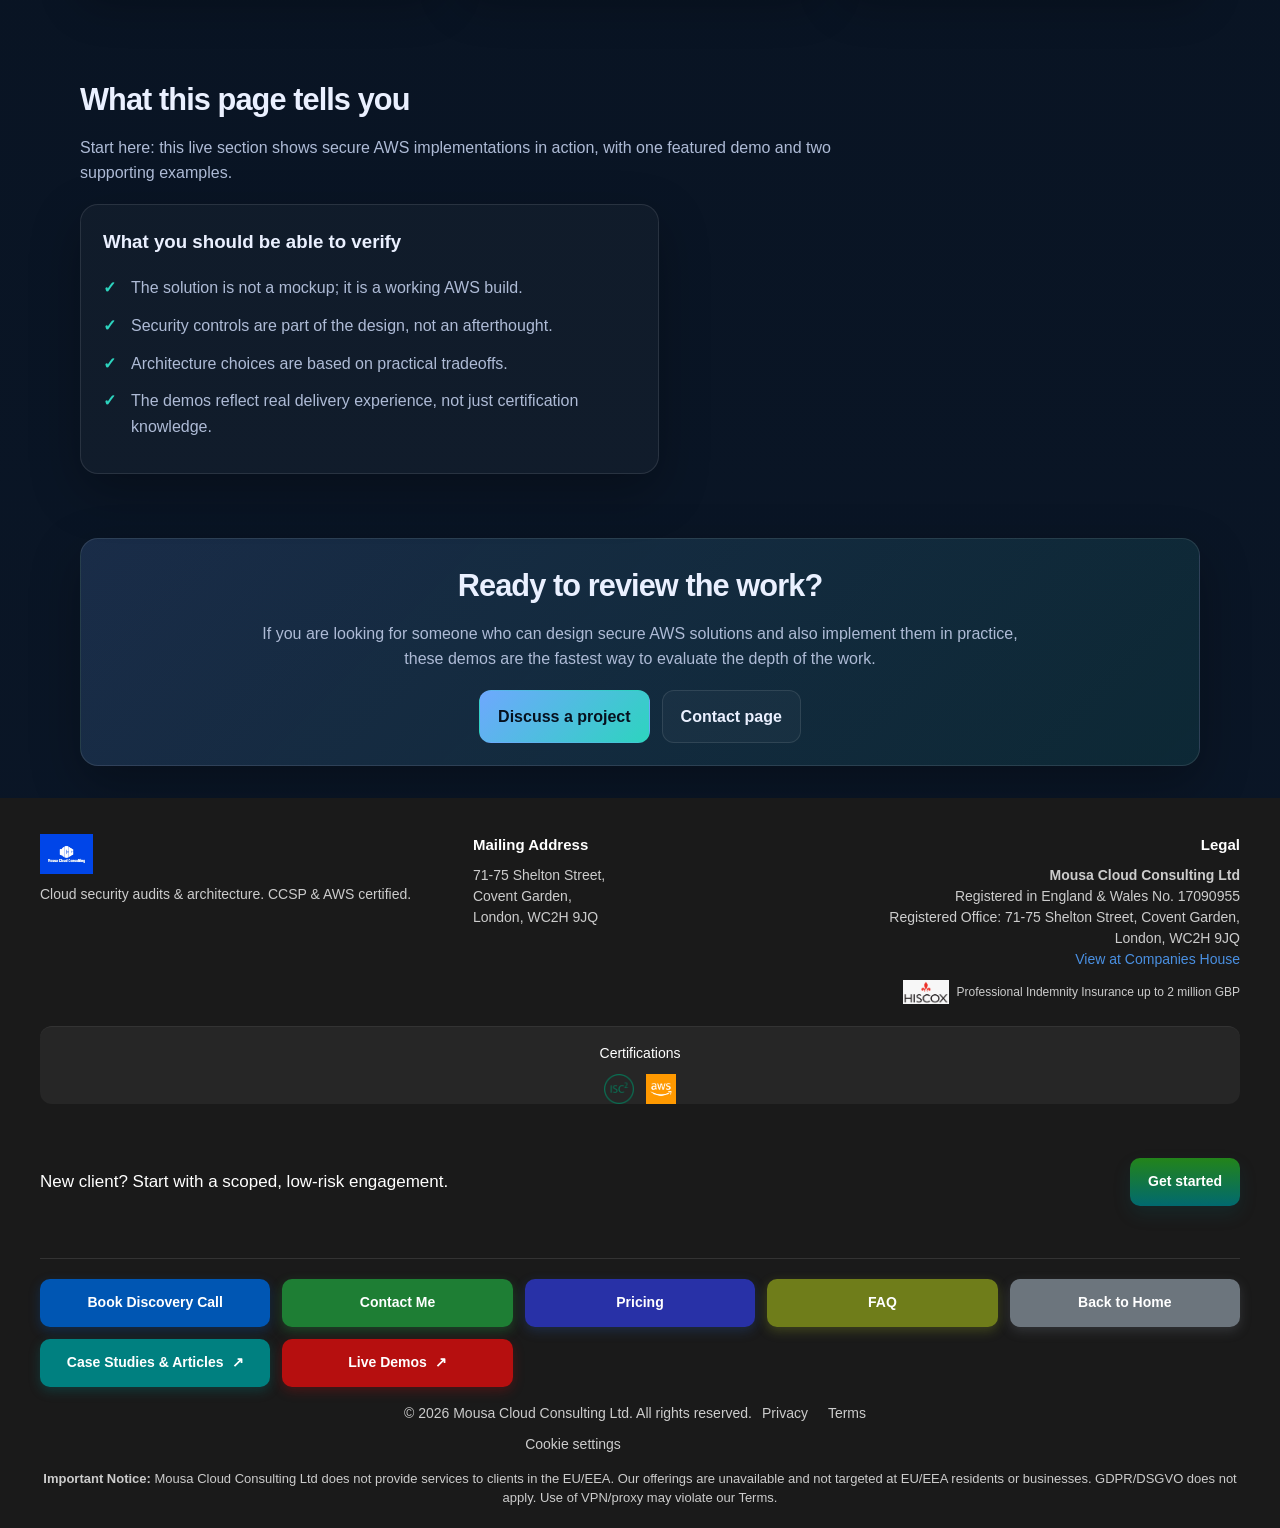
==== commit 1d442932: "removed tiktok wording" ====
--- a/index.html
+++ b/index.html
@@ -578,7 +578,7 @@
     <div style="max-width:960px;margin:0 auto;display:flex;flex-wrap:wrap;
               gap:0.75rem;align-items:center;">
       <p style="flex:1;margin:0;">
-        Non-essential analytics & ads (Google, TikTok & Reddit) only load if you consent below. See our
+        Non-essential analytics & ads (Google & Reddit) only load if you consent below. See our
         <a href="privacy-policy.html" style="color:#4ea3ff;">Privacy Policy</a>.
       </p>
       <div style="display:flex;gap:0.5rem;flex-wrap:wrap;">
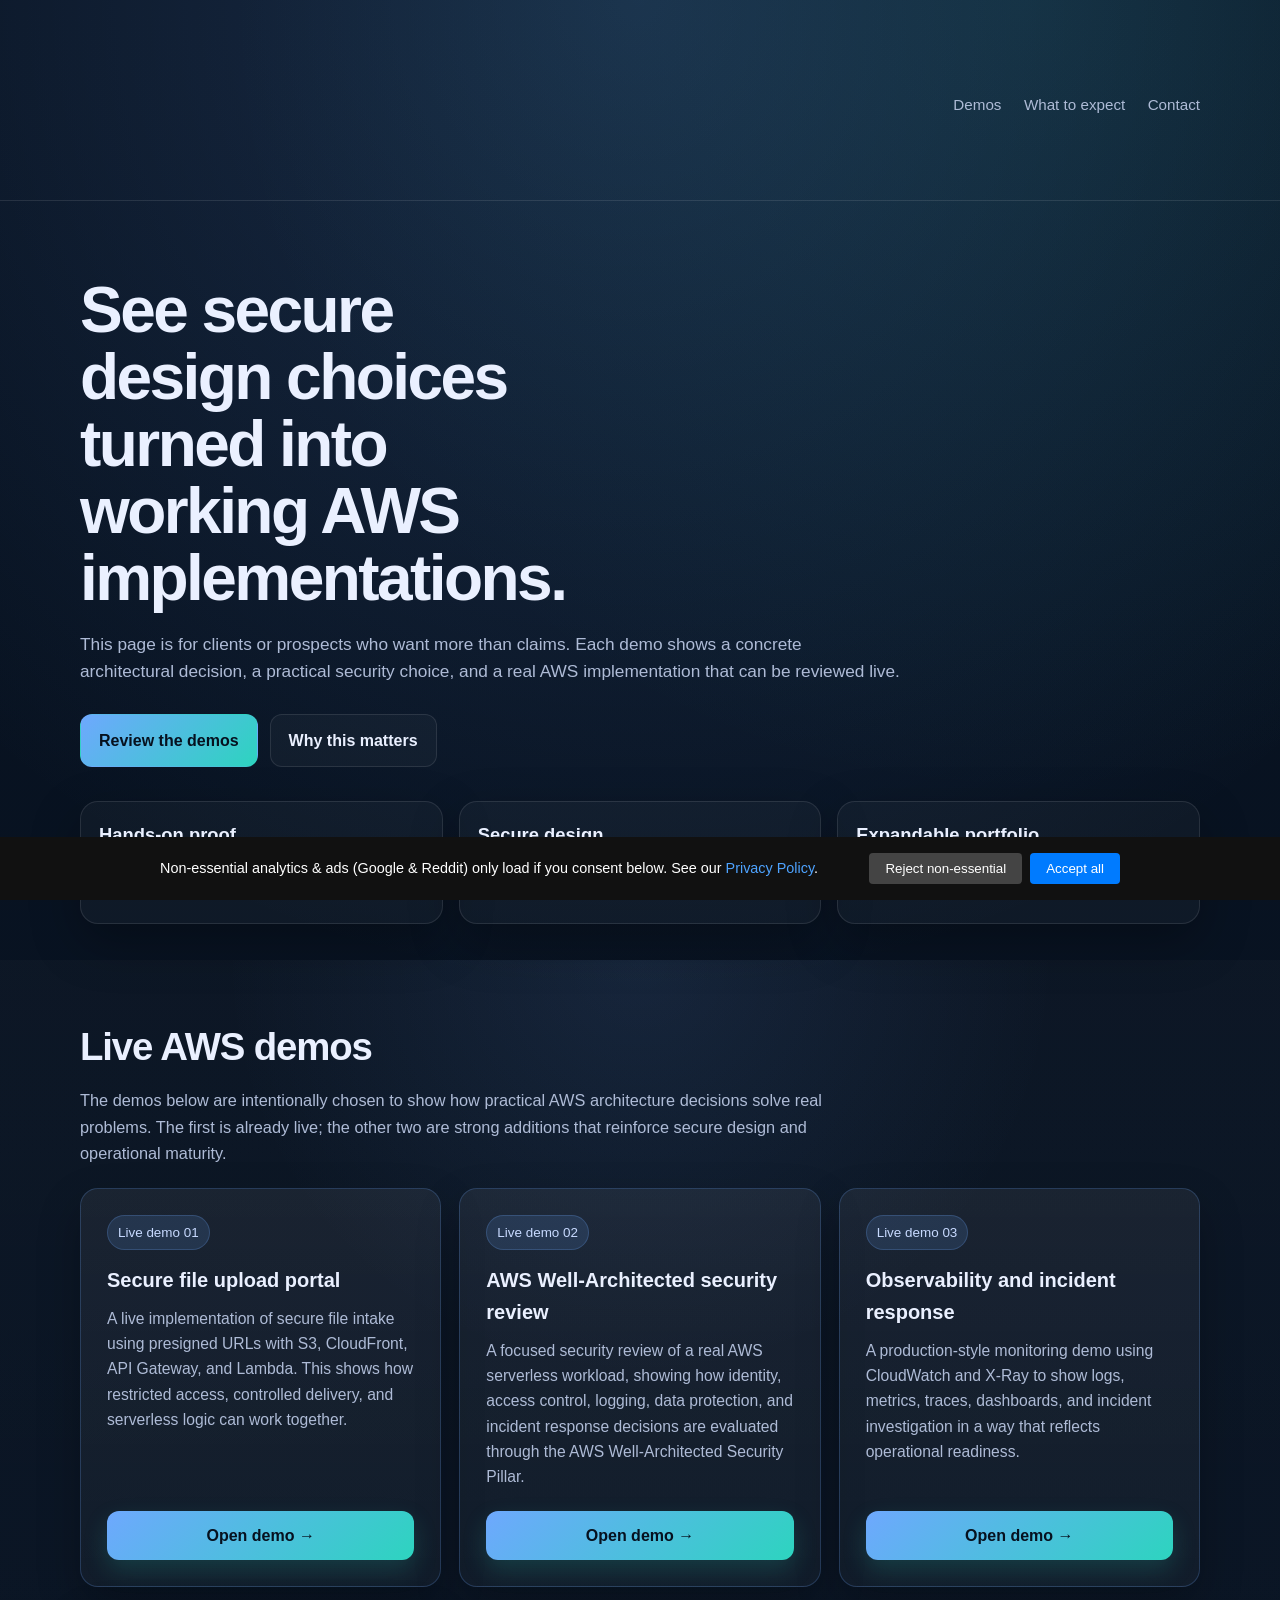
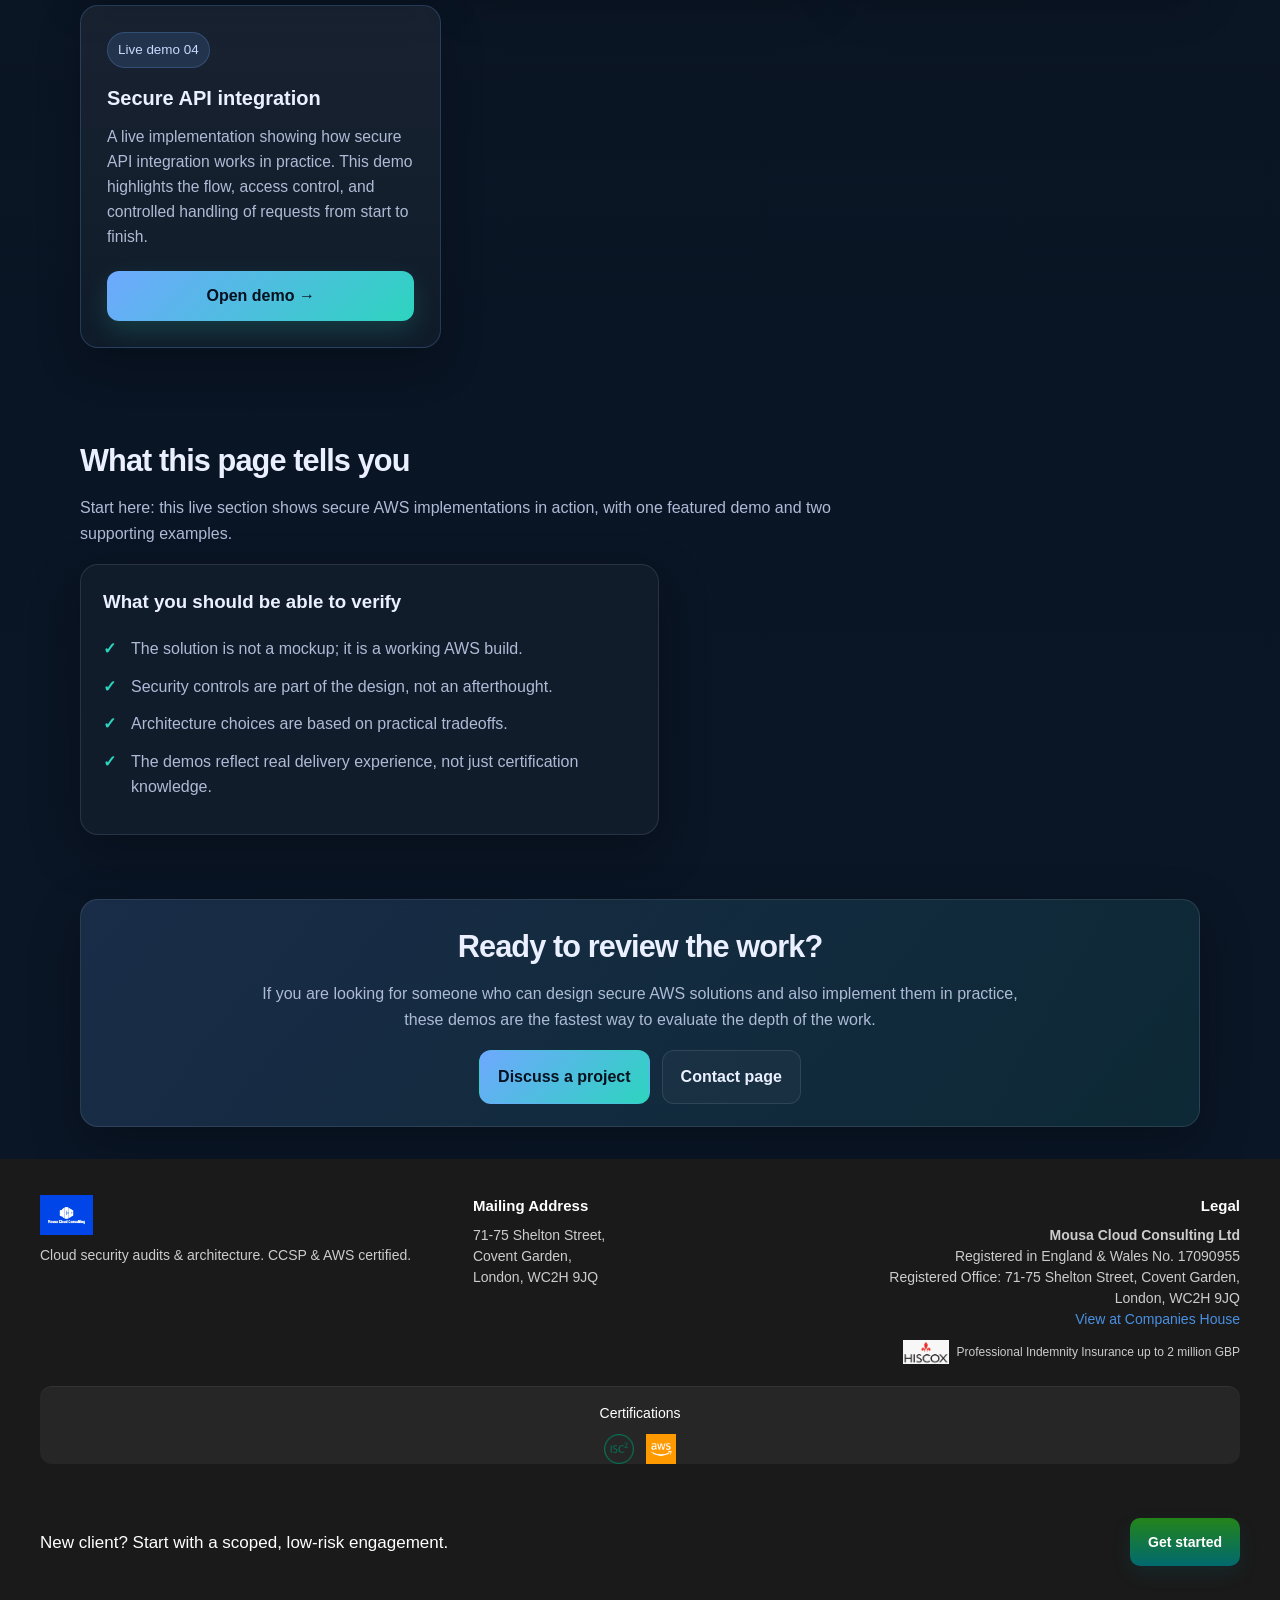
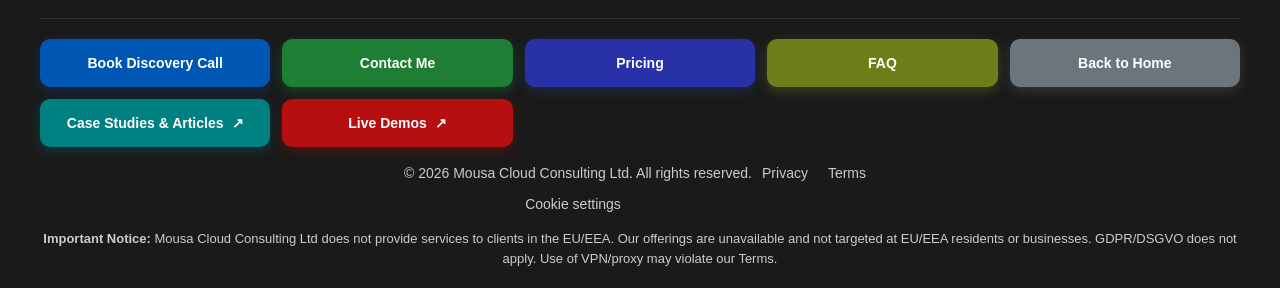
==== commit 6c5c6155: "finished demo 4" ====
--- a/index.html
+++ b/index.html
@@ -526,6 +526,18 @@
             <div class="spacer"></div>
             <a class="demo-action" href="debug-demo/" target="_blank">Open demo →</a>
           </article>
+
+          <article class="card featured-demo">
+            <span class="badge">Live demo 04</span>
+            <h3>Secure API integration</h3>
+            <p>
+              A live implementation showing how secure API integration works in practice. This demo highlights the flow,
+              access control,
+              and controlled handling of requests from start to finish.
+            </p>
+            <div class="spacer"></div>
+            <a class="demo-action" href="secure-api-integration/" target="_blank">Open demo →</a>
+          </article>
         </div>
       </div>
     </section>
